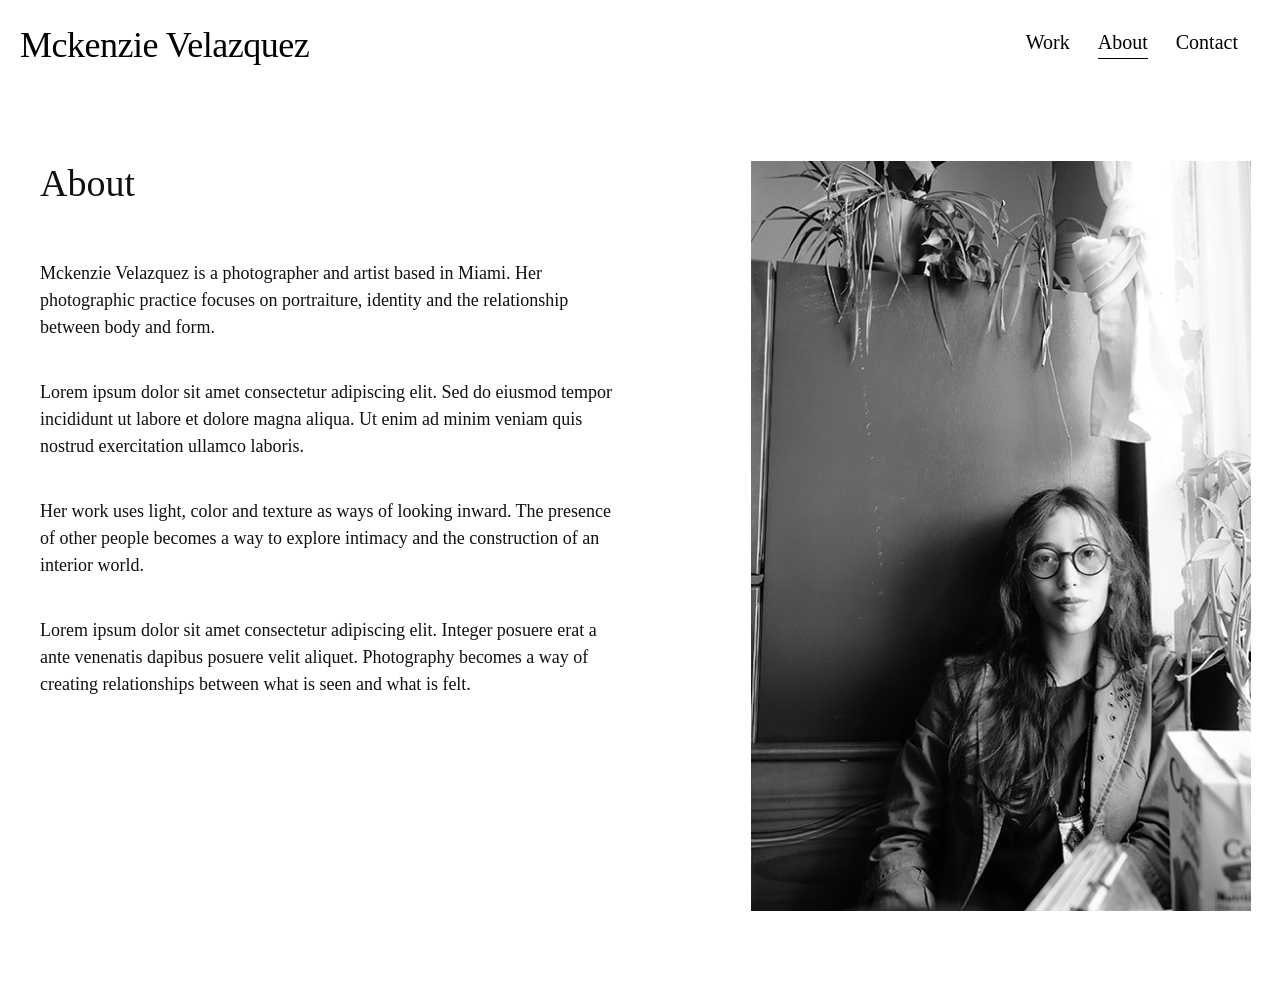
==== about.html @ 93e3d1ec "commit" ====
<!DOCTYPE html>
<html lang="en">

<head>
    <meta charset="UTF-8">
    <meta name="viewport" content="width=device-width, initial-scale=1.0">

    <title>About - Mckenzie Velazquez</title>

    <link rel="stylesheet" href="style.css">
</head>

<body>

    <nav class="navbar">

        <a class="name" href="home.html">
            Mckenzie Velazquez
        </a>

        <div class="nav-links">
            <a href="artwork.html">Work</a>
            <a href="about.html" class="active">About</a>
            <a href="contact.html">Contact</a>
        </div>

    </nav>


    <!-- about -->

    <main class="about-section">

        <div class="about-text">

            <h1>About</h1>

            <p>
                Mckenzie Velazquez is a photographer and artist based in Miami.
                Her photographic practice focuses on portraiture, identity
                and the relationship between body and form.
            </p>

            <p>
                Lorem ipsum dolor sit amet consectetur adipiscing elit.
                Sed do eiusmod tempor incididunt ut labore et dolore magna aliqua.
                Ut enim ad minim veniam quis nostrud exercitation ullamco laboris.
            </p>

            <p>
                Her work uses light, color and texture as ways of looking inward.
                The presence of other people becomes a way to explore intimacy
                and the construction of an interior world.
            </p>

            <p>
                Lorem ipsum dolor sit amet consectetur adipiscing elit.
                Integer posuere erat a ante venenatis dapibus posuere velit aliquet.
                Photography becomes a way of creating relationships between
                what is seen and what is felt.
            </p>


</html>


</div>

        <div class="about-image">
            <img src="72dpiaboutmeartistportrait.jpg" alt="Portrait of Mckenzie Velazquez">
        </div>

    </section>

</body>

</html>
---- style.css ----
@import url('https://fonts.googleapis.com/css2?family=EB+Garamond:ital,wght@0,400;0,500;1,400&family=Crimson+Pro:ital,wght@0,400;0,500;1,400&family=Source+Serif+4:ital,wght@0,400;0,500;1,400&display=swap');

/* main font */

:root {
    --site-font: Baskerville, "Baskerville Old Face", Georgia, "Times New Roman", serif;
    --body-font: "Source Serif 4", Georgia, serif;
}

* {
    margin: 0;
    padding: 0;
    box-sizing: border-box;
}

html,
body {
    background-color: white;
    color: #111;
    font-family: var(--site-font);
}

a,
p,
h1,
h2,
h3,
h4,
h5,
h6,
span,
div {
    font-family: var(--site-font);
}

/* nav */

.navbar {
    display: flex;
    justify-content: space-between;
    align-items: center;
    padding: 24px 42px 20px 20px;
}

.name {
    font-size: 36px;
    font-weight: 400;
    color: black;
    text-decoration: none;
    letter-spacing: -0.5px;
}

.nav-links {
    display: flex;
    gap: 28px;
}

.nav-links a {
    font-size: 20px;
    color: black;
    text-decoration: none;
}

.nav-links a:hover {
    color: #777;
}

.nav-links .active {
    border-bottom: 1px solid black;
    padding-bottom: 4px;
}

/* home */

.home-page {
    display: flex;
    justify-content: center;
    padding-top: 45px;
    padding-bottom: 30px;
}

.home-photo {
    width: auto;
    height: 58vh;
    max-height: 560px;
    display: block;
}

/* about */

.about-section {
    display: grid;
    grid-template-columns: 48% 52%;
    column-gap: 55px;
    padding: 75px 40px 80px 40px;
    align-items: start;
}

.about-text {
    width: 100%;
    max-width: 650px;
    color: #111;
}

.about-text h1 {
    font-size: 38px;
    font-weight: 400;
    margin-bottom: 55px;
}

.about-text p {
    font-size: 18px;
    font-weight: 400;
    line-height: 1.5;
    margin-bottom: 38px;
    max-width: 620px;
}

.about-text strong {
    font-weight: 600;
}

.about-image {
    width: 100%;
    display: flex;
    justify-content: center;
    align-items: flex-start;
    padding-left: 35px;
}

.about-image img {
    width: 100%;
    max-width: 500px;
    height: auto;
    display: block;
}

/* statement */

.font-test {
    margin-top: 26px;
    max-width: 560px;
}

.font-test-title {
    font-size: 18px;
    margin-bottom: 15px;
}

.font-label {
    font-size: 11px;
    letter-spacing: 1px;
    text-transform: uppercase;
    color: #999;
    margin-bottom: 4px;
}

.font-sample {
    font-size: 18px;
    line-height: 1.35;
    color: #222;
    margin-bottom: 20px;
}

.font-baskerville {
    font-family: var(--site-font);
}

/* work page */

.work-page {
    display: grid;
    grid-template-columns: 1fr 1fr;
    gap: 55px 34px;
    padding: 95px 40px 80px 40px;
}

.work-item {
    width: 100%;
}

.photo-box {
    width: 100%;
    height: 430px;
    background-color: #f4f4f4;
    border: 1px solid #dedede;
}

/* contact */

.contact-page {
    padding: 55px 35px 70px 35px;
    width: 100%;
    max-width: none;
}

.contact-page h1 {
    font-size: 36px;
    font-weight: 400;
    margin-bottom: 18px;
}

.contact-form {
    width: 100%;
    font-family: var(--body-font);
}

.form-group {
    display: flex;
    flex-direction: column;
    margin-bottom: 12px;
    width: 100%;
}

.form-group label {
    font-family: var(--body-font);
    font-size: 18px;
    margin-bottom: 3px;
}

.form-group label span {
    font-family: var(--body-font);
    font-size: 14px;
    color: #777;
}

.form-group input {
    width: 100%;
    max-width: none;
    height: 44px;
    border: 1px solid #999;
    outline: none;
    background-color: #efeded;
    font-family: var(--body-font);
    font-size: 17px;
    padding: 7px;
}

.form-group textarea {
    width: 100%;
    max-width: none;
    height: 120px;
    border: 1px solid #999;
    outline: none;
    background-color: #efeded;
    font-family: var(--body-font);
    font-size: 17px;
    padding: 7px;
    resize: vertical;
}

.form-group input:focus,
.form-group textarea:focus {
    background-color: white;
    border-color: #777;
}

.contact-form button {
    font-family: var(--site-font);
    font-size: 18px;
    border: none;
    background-color: #bfbab8;
    color: white;
    padding: 7px 12px;
    cursor: pointer;
    margin-top: 3px;
}

.contact-form button:hover {
    background-color: #9e8e77;
}

/* mobile */

@media screen and (max-width: 800px) {
    .navbar {
        flex-direction: column;
        align-items: flex-start;
        gap: 18px;
        padding: 24px;
    }

    .name {
        font-size: 26px;
    }

    .nav-links {
        gap: 16px;
    }

    .nav-links a {
        font-size: 18px;
    }

    .home-page {
        padding-top: 35px;
    }

    .home-photo {
        height: 38vh;
        max-width: 90%;
    }

    .about-section {
        grid-template-columns: 1fr;
        row-gap: 35px;
        padding: 45px 24px 60px 24px;
    }

    .about-text h1 {
        font-size: 32px;
        margin-bottom: 35px;
    }

    .about-text p {
        font-size: 17px;
        line-height: 1.5;
        margin-bottom: 28px;
    }

    .about-image {
        justify-content: flex-start;
        padding-left: 0;
    }

    .about-image img {
        max-width: 100%;
    }

    .font-sample {
        font-size: 17px;
    }

    .work-page {
        grid-template-columns: 1fr;
        gap: 35px;
        padding: 55px 24px;
    }

    .photo-box {
        height: 330px;
    }

    .contact-page {
        padding: 45px 24px 60px 24px;
        width: 100%;
        max-width: none;
    }

    .contact-page h1 {
        font-size: 30px;
    }

    .form-group label {
        font-size: 17px;
    }

    .form-group input {
        height: 42px;
        width: 100%;
        max-width: none;
    }

    .form-group textarea {
        height: 110px;
        width: 100%;
        max-width: none;
    }

    .contact-form button {
        font-size: 17px;
    }
}
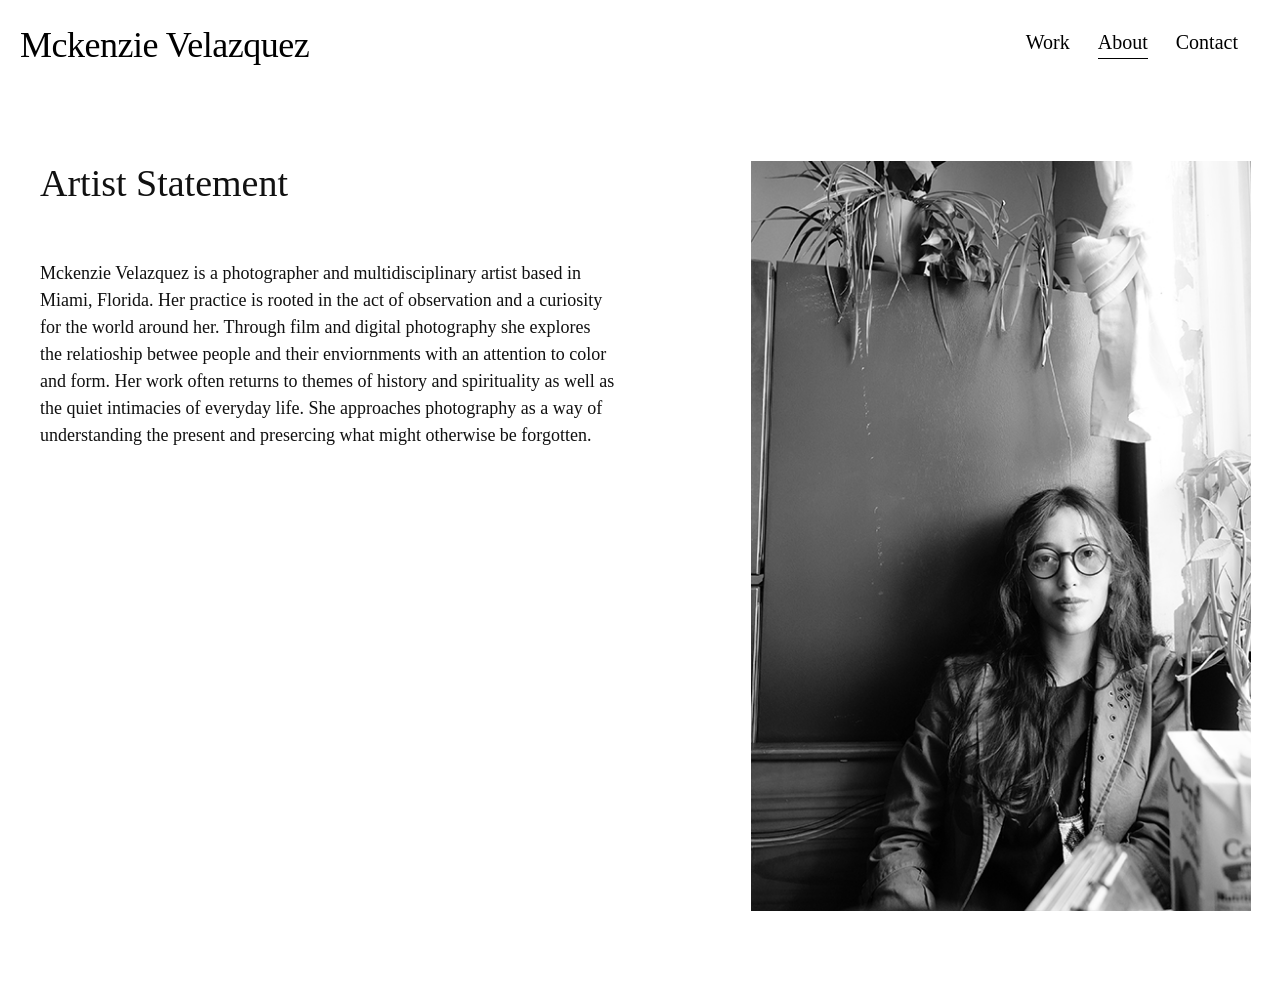
==== commit b3154d2d: "Update about.html artist statament update" ====
--- a/about.html
+++ b/about.html
@@ -33,32 +33,13 @@
 
         <div class="about-text">
 
-            <h1>About</h1>
+            <h1>Artist Statement</h1>
 
             <p>
-                Mckenzie Velazquez is a photographer and artist based in Miami.
-                Her photographic practice focuses on portraiture, identity
-                and the relationship between body and form.
+              Mckenzie Velazquez is a photographer and multidisciplinary artist based in Miami, Florida. Her practice is rooted in the act of observation and a curiosity for the world around her. Through film and digital photography she explores the relatioship betwee people and their enviornments with an attention to color and form. Her work often returns to themes of history and spirituality as well as the quiet intimacies of everyday life. She approaches photography as a way of understanding the present and presercing what might otherwise be forgotten. 
             </p>
 
-            <p>
-                Lorem ipsum dolor sit amet consectetur adipiscing elit.
-                Sed do eiusmod tempor incididunt ut labore et dolore magna aliqua.
-                Ut enim ad minim veniam quis nostrud exercitation ullamco laboris.
-            </p>
-
-            <p>
-                Her work uses light, color and texture as ways of looking inward.
-                The presence of other people becomes a way to explore intimacy
-                and the construction of an interior world.
-            </p>
-
-            <p>
-                Lorem ipsum dolor sit amet consectetur adipiscing elit.
-                Integer posuere erat a ante venenatis dapibus posuere velit aliquet.
-                Photography becomes a way of creating relationships between
-                what is seen and what is felt.
-            </p>
+           
 
 
 </html>
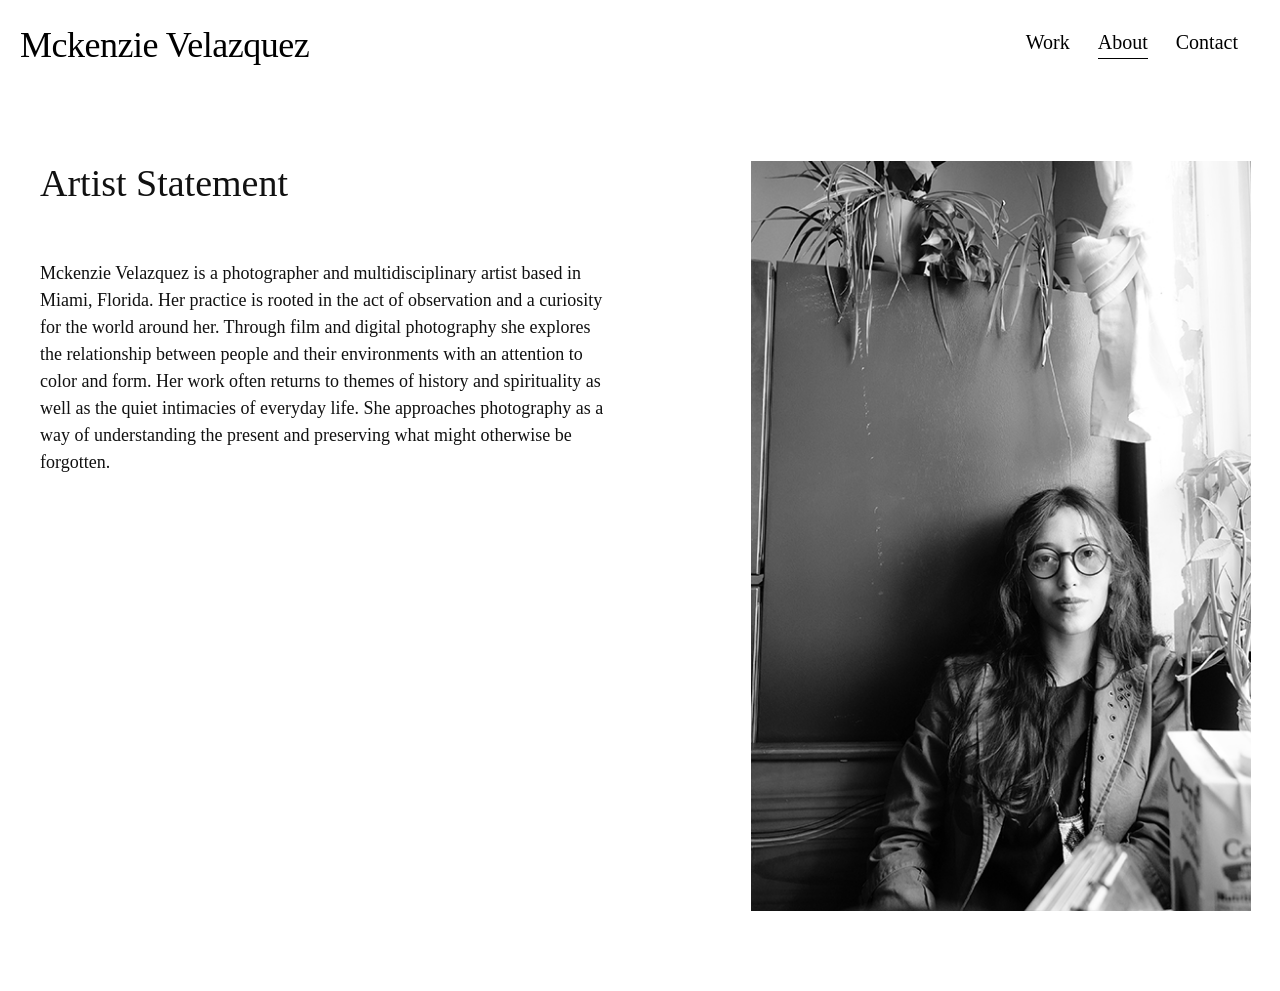
==== commit ae9668e2: "Update about.html" ====
--- a/about.html
+++ b/about.html
@@ -4,9 +4,7 @@
 <head>
     <meta charset="UTF-8">
     <meta name="viewport" content="width=device-width, initial-scale=1.0">
-
     <title>About - Mckenzie Velazquez</title>
-
     <link rel="stylesheet" href="style.css">
 </head>
 
@@ -14,7 +12,7 @@
 
     <nav class="navbar">
 
-        <a class="name" href="home.html">
+        <a class="name" href="index.html">
             Mckenzie Velazquez
         </a>
 
@@ -26,9 +24,6 @@
 
     </nav>
 
-
-    <!-- about -->
-
     <main class="about-section">
 
         <div class="about-text">
@@ -36,22 +31,16 @@
             <h1>Artist Statement</h1>
 
             <p>
-              Mckenzie Velazquez is a photographer and multidisciplinary artist based in Miami, Florida. Her practice is rooted in the act of observation and a curiosity for the world around her. Through film and digital photography she explores the relatioship betwee people and their enviornments with an attention to color and form. Her work often returns to themes of history and spirituality as well as the quiet intimacies of everyday life. She approaches photography as a way of understanding the present and presercing what might otherwise be forgotten. 
+                Mckenzie Velazquez is a photographer and multidisciplinary artist based in Miami, Florida. Her practice is rooted in the act of observation and a curiosity for the world around her. Through film and digital photography she explores the relationship between people and their environments with an attention to color and form. Her work often returns to themes of history and spirituality as well as the quiet intimacies of everyday life. She approaches photography as a way of understanding the present and preserving what might otherwise be forgotten.
             </p>
 
-           
-
-
-</html>
-
-
-</div>
+        </div>
 
         <div class="about-image">
             <img src="72dpiaboutmeartistportrait.jpg" alt="Portrait of Mckenzie Velazquez">
         </div>
 
-    </section>
+    </main>
 
 </body>
 
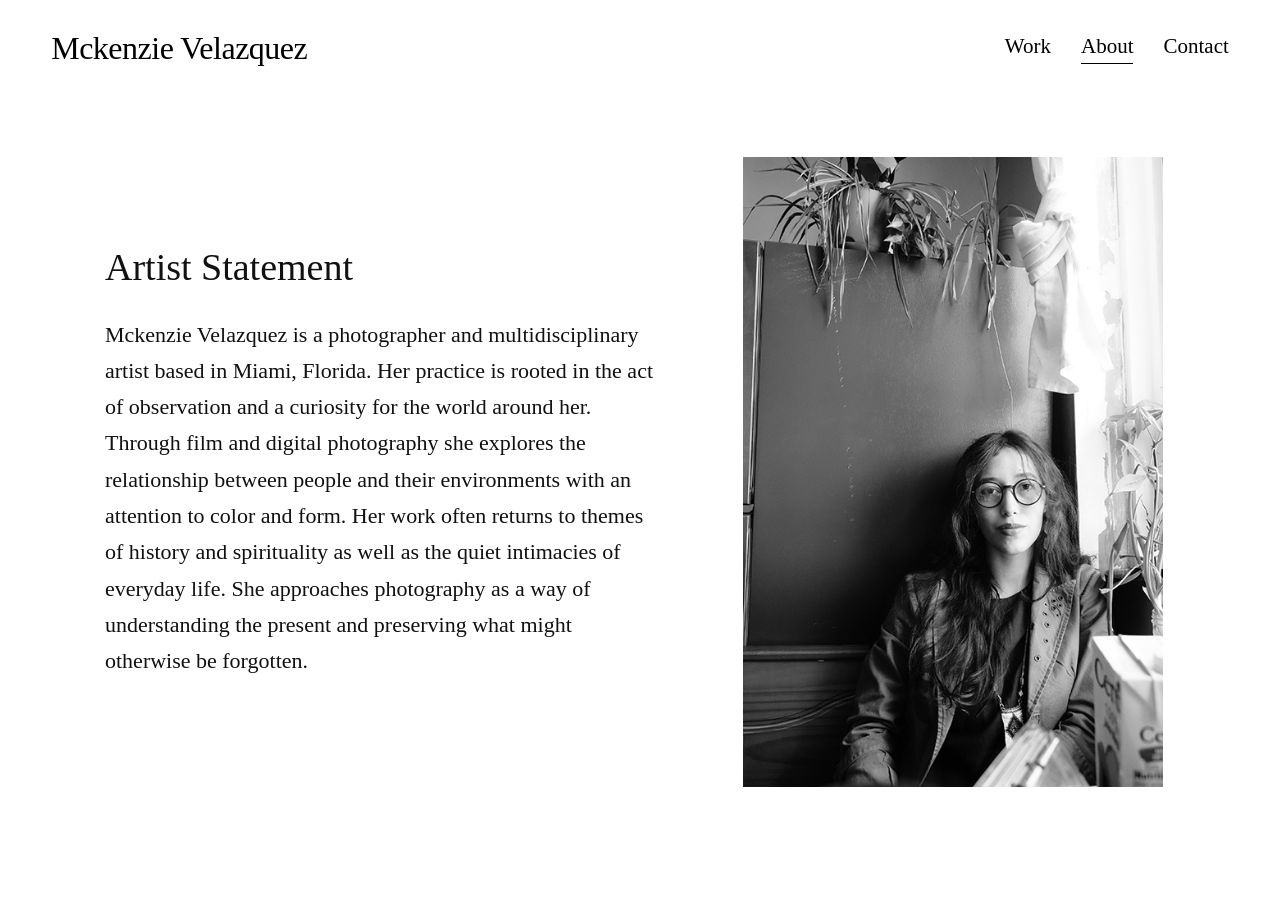
==== commit 8163ee0b: "ye" ====
--- a/about.html
+++ b/about.html
@@ -5,7 +5,7 @@
     <meta charset="UTF-8">
     <meta name="viewport" content="width=device-width, initial-scale=1.0">
     <title>About - Mckenzie Velazquez</title>
-    <link rel="stylesheet" href="style.css">
+    <link rel="stylesheet" href="style.css?v=5">
 </head>
 
 <body>
--- a/style.css
+++ b/style.css
@@ -1,277 +1,330 @@
 @import url('https://fonts.googleapis.com/css2?family=EB+Garamond:ital,wght@0,400;0,500;1,400&family=Crimson+Pro:ital,wght@0,400;0,500;1,400&family=Source+Serif+4:ital,wght@0,400;0,500;1,400&display=swap');
 
 /* main font */
-
 :root {
     --site-font: Baskerville, "Baskerville Old Face", Georgia, "Times New Roman", serif;
     --body-font: "Source Serif 4", Georgia, serif;
-}
-
+    --page-margin: clamp(25px, 4vw, 70px);
+}
 * {
     margin: 0;
     padding: 0;
     box-sizing: border-box;
 }
-
-html,
-body {
+html, body {
     background-color: white;
     color: #111;
     font-family: var(--site-font);
-}
-
-a,
-p,
-h1,
-h2,
-h3,
-h4,
-h5,
-h6,
-span,
-div {
+    width: 100%;
+}
+img {
+    display: block;
+    max-width: 100%;
+}
+a, p, h1, h2, h3, h4, h5, h6, span, div {
     font-family: var(--site-font);
 }
 
-/* nav */
-
+/* navigation */
 .navbar {
     display: flex;
     justify-content: space-between;
     align-items: center;
-    padding: 24px 42px 20px 20px;
-}
-
+    padding: 30px var(--page-margin);
+    max-width: 1800px;
+    margin: 0 auto;
+}
 .name {
-    font-size: 36px;
+    font-size: clamp(30px, 2.5vw, 42px);
     font-weight: 400;
     color: black;
     text-decoration: none;
     letter-spacing: -0.5px;
 }
-
 .nav-links {
     display: flex;
-    gap: 28px;
-}
-
+    align-items: center;
+    gap: 30px;
+}
 .nav-links a {
-    font-size: 20px;
+    font-size: 21px;
     color: black;
     text-decoration: none;
-}
-
+    border-bottom: 1px solid transparent;
+    padding-bottom: 4px;
+}
 .nav-links a:hover {
     color: #777;
 }
-
 .nav-links .active {
     border-bottom: 1px solid black;
-    padding-bottom: 4px;
-}
-
-/* home */
-
+}
+
+/* homepage */
 .home-page {
     display: flex;
     justify-content: center;
-    padding-top: 45px;
-    padding-bottom: 30px;
-}
-
+    align-items: center;
+    padding: 35px var(--page-margin) 60px;
+    min-height: calc(100svh - 110px);
+}
 .home-photo {
-    width: auto;
-    height: 58vh;
-    max-height: 560px;
-    display: block;
+    width: 100%;
+    height: auto;
+    max-width: min(1200px, 75vw, 105vh);
+    object-fit: contain;
 }
 
 /* about */
-
+/* about */
 .about-section {
     display: grid;
-    grid-template-columns: 48% 52%;
-    column-gap: 55px;
-    padding: 75px 40px 80px 40px;
-    align-items: start;
-}
-
+    grid-template-columns: minmax(0, 1fr) minmax(0, 0.8fr);
+    gap: 70px;
+    width: 100%;
+    max-width: 1150px;
+    margin: 0 auto;
+    padding: 60px 40px 80px;
+    align-items: center;
+}
 .about-text {
     width: 100%;
-    max-width: 650px;
+    max-width: 550px;
     color: #111;
 }
-
 .about-text h1 {
     font-size: 38px;
     font-weight: 400;
-    margin-bottom: 55px;
-}
-
+    margin-bottom: 28px;
+}
 .about-text p {
-    font-size: 18px;
-    font-weight: 400;
-    line-height: 1.5;
-    margin-bottom: 38px;
-    max-width: 620px;
-}
-
-.about-text strong {
-    font-weight: 600;
-}
-
+    font-size: 22px;
+    font-weight: 400;
+    line-height: 1.65;
+    margin-bottom: 20px;
+    max-width: 100%;
+}
 .about-image {
     width: 100%;
     display: flex;
     justify-content: center;
-    align-items: flex-start;
-    padding-left: 35px;
-}
-
+    align-items: center;
+    padding: 0;
+}
 .about-image img {
     width: 100%;
-    max-width: 500px;
+    max-width: 420px;
     height: auto;
-    display: block;
-}
-
-/* statement */
-
-.font-test {
-    margin-top: 26px;
-    max-width: 560px;
-}
-
-.font-test-title {
-    font-size: 18px;
-    margin-bottom: 15px;
-}
-
-.font-label {
-    font-size: 11px;
-    letter-spacing: 1px;
-    text-transform: uppercase;
-    color: #999;
-    margin-bottom: 4px;
-}
-
-.font-sample {
-    font-size: 18px;
-    line-height: 1.35;
-    color: #222;
-    margin-bottom: 20px;
-}
-
-.font-baskerville {
-    font-family: var(--site-font);
-}
-
-/* work page */
-
+}
+
+/* work */
 .work-page {
     display: grid;
-    grid-template-columns: 1fr 1fr;
-    gap: 55px 34px;
-    padding: 95px 40px 80px 40px;
-}
-
+    grid-template-columns: repeat(2, minmax(0, 1fr));
+    column-gap: 40px;
+    row-gap: 55px;
+    padding: 45px var(--page-margin) 90px;
+    width: 100%;
+    max-width: 1500px;
+    margin: 0 auto;
+    align-items: start;
+}
 .work-item {
-    width: 100%;
-}
-
+    display: block;
+    width: 100%;
+    min-width: 0;
+    color: black;
+    text-decoration: none;
+}
+.work-item img {
+    display: block;
+    width: 100%;
+    max-width: 100%;
+    height: auto;
+    aspect-ratio: 4 / 3;
+    object-fit: cover;
+    object-position: center;
+    transition: opacity 0.25s ease;
+}
+.work-item:hover img {
+    opacity: 0.8;
+}
+.work-item h2 {
+    font-size: 27px;
+    font-weight: 400;
+    margin-top: 16px;
+    margin-bottom: 0;
+}
 .photo-box {
     width: 100%;
-    height: 430px;
-    background-color: #f4f4f4;
-    border: 1px solid #dedede;
+    aspect-ratio: 4 / 3;
+}
+.work-item:has(.photo-box):not(:has(img)),
+.work-page > div.photo-box:empty,
+.work-item:empty {
+    display: none;
+}
+
+/* gallery */
+.gallery-page {
+    width: 100%;
+    max-width: 1600px;
+    margin: 0 auto;
+    padding: 30px var(--page-margin) 60px;
+}
+.gallery-page h1 {
+    font-size: 34px;
+    font-weight: 400;
+    margin-bottom: 25px;
+}
+.slideshow {
+    position: relative;
+    display: flex;
+    justify-content: center;
+    align-items: center;
+    width: 100%;
+    height: clamp(300px, 68vh, 850px);
+    padding: 0 65px;
+}
+#gallery-photo {
+    display: block;
+    width: auto;
+    height: auto;
+    max-width: 100%;
+    max-height: 100%;
+    object-fit: contain;
+}
+.gallery-arrow {
+    position: absolute;
+    top: 50%;
+    transform: translateY(-50%);
+    background: transparent;
+    border: none;
+    color: #555;
+    font-size: 23px;
+    padding: 15px;
+    cursor: pointer;
+    z-index: 1;
+}
+.gallery-arrow:hover {
+    color: black;
+}
+.previous {
+    left: 0;
+}
+.next {
+    right: 0;
+}
+
+/* thumbnails */
+.thumbnails {
+    display: flex;
+    gap: 12px;
+    width: max-content;
+    max-width: 100%;
+    overflow-x: auto;
+    margin: 24px auto 0;
+    padding: 5px 0 12px;
+}
+.thumbnail {
+    flex: 0 0 65px;
+    width: 65px;
+    height: 80px;
+    padding: 0;
+    border: none;
+    background: transparent;
+    cursor: pointer;
+    opacity: 0.4;
+    transition: opacity 0.2s ease;
+}
+.thumbnail img {
+    width: 100%;
+    height: 100%;
+    object-fit: cover;
+}
+.thumbnail.selected, .thumbnail:hover {
+    opacity: 1;
+}
+.back-link {
+    display: inline-block;
+    color: black;
+    font-size: 18px;
+    text-decoration: none;
+    margin-top: 35px;
+}
+.back-link:hover {
+    text-decoration: underline;
 }
 
 /* contact */
-
 .contact-page {
-    padding: 55px 35px 70px 35px;
-    width: 100%;
-    max-width: none;
-}
-
+    padding: 55px var(--page-margin) 90px;
+    width: 100%;
+    max-width: 1000px;
+    margin: 0 auto;
+}
 .contact-page h1 {
     font-size: 36px;
     font-weight: 400;
-    margin-bottom: 18px;
-}
-
+    margin-bottom: 35px;
+}
 .contact-form {
     width: 100%;
     font-family: var(--body-font);
 }
-
 .form-group {
     display: flex;
     flex-direction: column;
-    margin-bottom: 12px;
-    width: 100%;
-}
-
+    margin-bottom: 20px;
+    width: 100%;
+}
 .form-group label {
     font-family: var(--body-font);
     font-size: 18px;
-    margin-bottom: 3px;
-}
-
+    margin-bottom: 7px;
+}
 .form-group label span {
     font-family: var(--body-font);
-    font-size: 14px;
+    font-size: 13px;
     color: #777;
 }
-
-.form-group input {
-    width: 100%;
-    max-width: none;
-    height: 44px;
-    border: 1px solid #999;
+.form-group input, .form-group textarea {
+    width: 100%;
+    border: 1px solid #bbb;
+    border-radius: 0;
     outline: none;
-    background-color: #efeded;
+    background-color: #f5f4f3;
     font-family: var(--body-font);
     font-size: 17px;
-    padding: 7px;
-}
-
+    padding: 12px;
+    transition: background-color 0.2s ease;
+}
+.form-group input {
+    height: 48px;
+}
 .form-group textarea {
-    width: 100%;
-    max-width: none;
-    height: 120px;
-    border: 1px solid #999;
-    outline: none;
-    background-color: #efeded;
-    font-family: var(--body-font);
-    font-size: 17px;
-    padding: 7px;
+    height: 160px;
     resize: vertical;
 }
-
-.form-group input:focus,
-.form-group textarea:focus {
+.form-group input:focus, .form-group textarea:focus {
     background-color: white;
-    border-color: #777;
-}
-
+    border-color: #555;
+}
 .contact-form button {
     font-family: var(--site-font);
-    font-size: 18px;
+    font-size: 19px;
     border: none;
-    background-color: #bfbab8;
+    background-color: #222;
     color: white;
-    padding: 7px 12px;
+    padding: 11px 28px;
     cursor: pointer;
-    margin-top: 3px;
-}
-
+    margin-top: 5px;
+}
 .contact-form button:hover {
-    background-color: #9e8e77;
+    background-color: #666;
 }
 
 /* mobile */
-
 @media screen and (max-width: 800px) {
     .navbar {
         flex-direction: column;
@@ -279,95 +332,101 @@
         gap: 18px;
         padding: 24px;
     }
-
     .name {
-        font-size: 26px;
-    }
-
+        font-size: 29px;
+    }
     .nav-links {
-        gap: 16px;
-    }
-
+        gap: 22px;
+    }
     .nav-links a {
-        font-size: 18px;
-    }
-
+        font-size: 19px;
+    }
     .home-page {
-        padding-top: 35px;
-    }
-
+        min-height: auto;
+        padding: 40px 24px 50px;
+    }
     .home-photo {
-        height: 38vh;
-        max-width: 90%;
-    }
-
+        width: 100%;
+        height: auto;
+        max-width: 100%;
+    }
     .about-section {
         grid-template-columns: 1fr;
         row-gap: 35px;
-        padding: 45px 24px 60px 24px;
-    }
-
+        padding: 40px 24px 60px;
+    }
     .about-text h1 {
-        font-size: 32px;
-        margin-bottom: 35px;
-    }
-
+        font-size: 30px;
+        margin-bottom: 24px;
+    }
     .about-text p {
-        font-size: 17px;
-        line-height: 1.5;
-        margin-bottom: 28px;
-    }
-
+        font-size: 19px;
+        line-height: 1.6;
+        margin-bottom: 20px;
+    }
     .about-image {
-        justify-content: flex-start;
+        justify-content: center;
         padding-left: 0;
     }
-
     .about-image img {
-        max-width: 100%;
-    }
-
-    .font-sample {
-        font-size: 17px;
-    }
-
+        max-width: 380px;
+    }
     .work-page {
         grid-template-columns: 1fr;
         gap: 35px;
-        padding: 55px 24px;
-    }
-
-    .photo-box {
-        height: 330px;
-    }
-
+        padding: 40px 24px 60px;
+    }
+    .work-item h2 {
+        font-size: 24px;
+        margin-top: 12px;
+    }
+    .gallery-page {
+        padding: 30px 15px 45px;
+    }
+    .gallery-page h1 {
+        font-size: 28px;
+        margin-bottom: 20px;
+    }
+    .slideshow {
+        height: 50vh;
+        padding: 0 28px;
+    }
+    #gallery-photo {
+        width: auto;
+        height: auto;
+        max-width: 100%;
+        max-height: 100%;
+    }
+    .gallery-arrow {
+        font-size: 18px;
+        padding: 6px;
+    }
+    .thumbnails {
+        gap: 8px;
+        margin-top: 18px;
+    }
+    .thumbnail {
+        flex-basis: 55px;
+        width: 55px;
+        height: 65px;
+    }
     .contact-page {
-        padding: 45px 24px 60px 24px;
-        width: 100%;
-        max-width: none;
-    }
-
+        padding: 40px 24px 60px;
+    }
     .contact-page h1 {
         font-size: 30px;
-    }
-
+        margin-bottom: 25px;
+    }
     .form-group label {
         font-size: 17px;
     }
-
     .form-group input {
-        height: 42px;
-        width: 100%;
-        max-width: none;
-    }
-
+        height: 44px;
+    }
     .form-group textarea {
-        height: 110px;
-        width: 100%;
-        max-width: none;
-    }
-
+        height: 140px;
+    }
     .contact-form button {
-        font-size: 17px;
+        font-size: 18px;
     }
 }
